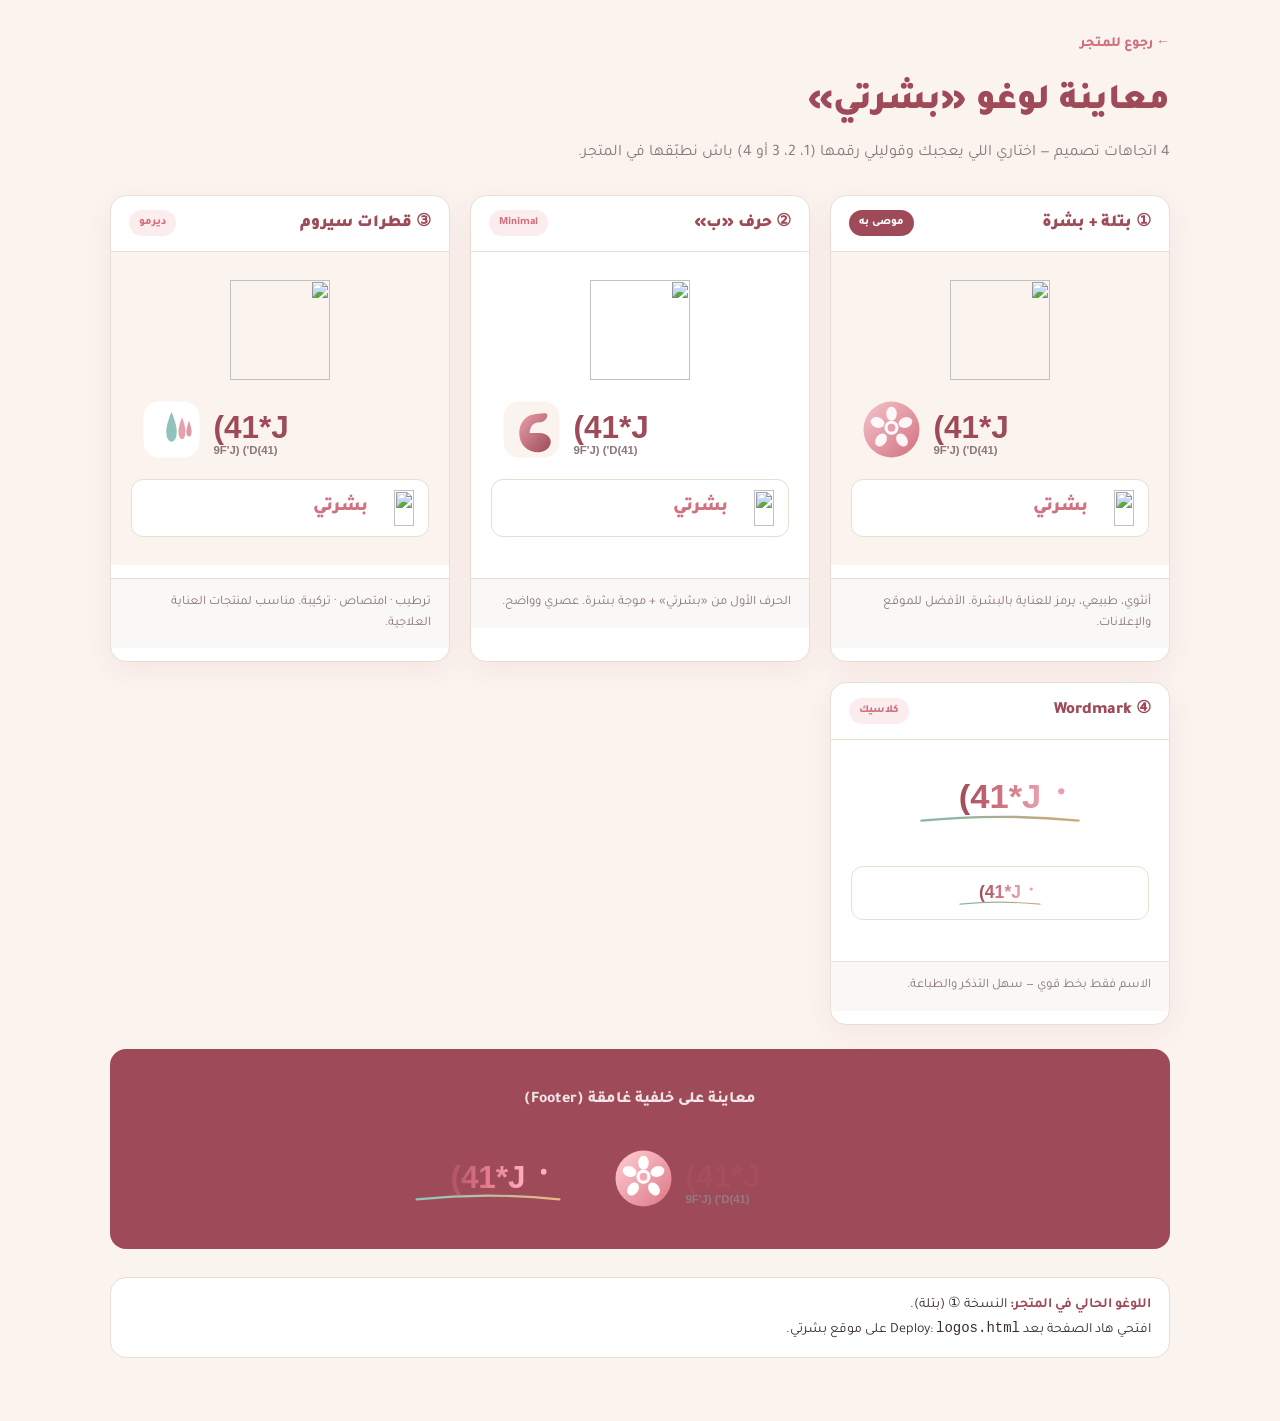
==== logos.html @ 0f505335 "feat: add four Basharti logo concepts and preview page" ====
<!DOCTYPE html>
<html lang="ar" dir="rtl">
<head>
<meta charset="UTF-8" />
<meta name="viewport" content="width=device-width, initial-scale=1.0" />
<title>معاينة لوغو بشرتي</title>
<link href="https://fonts.googleapis.com/css2?family=Tajawal:wght@400;700;800;900&display=swap" rel="stylesheet">
<style>
:root {
  --rose: #e8a0ac;
  --rose-dark: #d1717f;
  --rose-deep: #9e4a58;
  --cream: #fbf3ee;
  --text: #3a2c2e;
  --muted: #8a7679;
  --border: #e5e0d0;
  --radius: 16px;
}
* { box-sizing: border-box; }
body {
  margin: 0;
  font-family: 'Tajawal', sans-serif;
  background: var(--cream);
  color: var(--text);
  line-height: 1.6;
}
.wrap { max-width: 1100px; margin: 0 auto; padding: 32px 20px 48px; }
h1 { font-size: clamp(26px, 4vw, 36px); font-weight: 900; color: var(--rose-deep); margin: 0 0 8px; }
.lead { color: var(--muted); margin: 0 0 28px; font-size: 16px; }
.grid {
  display: grid;
  grid-template-columns: repeat(auto-fit, minmax(280px, 1fr));
  gap: 20px;
}
.card {
  background: white;
  border: 1px solid var(--border);
  border-radius: var(--radius);
  overflow: hidden;
  box-shadow: 0 8px 28px rgba(158, 74, 88, 0.07);
}
.card-head {
  padding: 14px 18px;
  border-bottom: 1px solid var(--border);
  display: flex;
  align-items: center;
  justify-content: space-between;
  gap: 10px;
}
.card-head h2 { margin: 0; font-size: 17px; font-weight: 900; color: var(--rose-deep); }
.badge {
  font-size: 11px;
  font-weight: 800;
  padding: 4px 10px;
  border-radius: 999px;
  background: rgba(232, 160, 172, 0.2);
  color: var(--rose-dark);
  white-space: nowrap;
}
.badge.rec { background: var(--rose-deep); color: white; }
.preview {
  padding: 28px 20px;
  display: flex;
  flex-direction: column;
  align-items: center;
  gap: 18px;
  min-height: 200px;
  justify-content: center;
}
.preview.cream { background: var(--cream); }
.preview.white { background: #fff; }
.preview.dark { background: var(--rose-deep); }
.preview.dark .mock-header { background: rgba(255,255,255,0.08); border-color: rgba(255,255,255,0.15); }
.icon-lg { width: 100px; height: 100px; }
.lockup { width: min(100%, 280px); height: auto; }
.mock-header {
  width: 100%;
  display: flex;
  align-items: center;
  gap: 10px;
  padding: 10px 14px;
  background: white;
  border: 1px solid var(--border);
  border-radius: 12px;
}
.mock-header img { height: 36px; width: auto; }
.mock-header span { font-weight: 900; color: var(--rose-dark); font-size: 18px; }
.card-foot {
  padding: 14px 18px;
  font-size: 13px;
  color: var(--muted);
  border-top: 1px solid var(--border);
  background: #faf8f6;
}
.back {
  display: inline-block;
  margin-bottom: 20px;
  font-weight: 800;
  color: var(--rose-dark);
  text-decoration: none;
  font-size: 14px;
}
.back:hover { text-decoration: underline; }
.note {
  margin-top: 28px;
  padding: 16px 18px;
  background: white;
  border: 1px solid var(--border);
  border-radius: var(--radius);
  font-size: 14px;
}
.note strong { color: var(--rose-deep); }
</style>
</head>
<body>
<div class="wrap">
  <a href="index.html" class="back">← رجوع للمتجر</a>
  <h1>معاينة لوغو «بشرتي»</h1>
  <p class="lead">4 اتجاهات تصميم — اختاري اللي يعجبك وقوليلي رقمها (1، 2، 3 أو 4) باش نطبّقها في المتجر.</p>

  <div class="grid">

    <article class="card">
      <div class="card-head">
        <h2>① بتلة + بشرة</h2>
        <span class="badge rec">موصى به</span>
      </div>
      <div class="preview cream">
        <img src="assets/brand/logos/logo-v1-petal.svg" alt="" class="icon-lg" />
        <img src="assets/brand/logos/lockup-v1.svg" alt="بشرتي lockup" class="lockup" />
        <div class="mock-header">
          <img src="assets/brand/logos/logo-v1-petal.svg" alt="" width="36" height="36" />
          <span>بشرتي</span>
        </div>
      </div>
      <p class="card-foot">أنثوي، طبيعي، يرمز للعناية بالبشرة. الأفضل للموقع والإعلانات.</p>
    </article>

    <article class="card">
      <div class="card-head">
        <h2>② حرف «ب»</h2>
        <span class="badge">Minimal</span>
      </div>
      <div class="preview white">
        <img src="assets/brand/logos/logo-v2-ba.svg" alt="" class="icon-lg" />
        <img src="assets/brand/logos/lockup-v2.svg" alt="" class="lockup" />
        <div class="mock-header">
          <img src="assets/brand/logos/logo-v2-ba.svg" alt="" width="36" height="36" />
          <span>بشرتي</span>
        </div>
      </div>
      <p class="card-foot">الحرف الأول من «بشرتي» + موجة بشرة. عصري وواضح.</p>
    </article>

    <article class="card">
      <div class="card-head">
        <h2>③ قطرات سيروم</h2>
        <span class="badge">ديرمو</span>
      </div>
      <div class="preview cream">
        <img src="assets/brand/logos/logo-v3-drops.svg" alt="" class="icon-lg" />
        <img src="assets/brand/logos/lockup-v3.svg" alt="" class="lockup" />
        <div class="mock-header">
          <img src="assets/brand/logos/logo-v3-drops.svg" alt="" width="36" height="36" />
          <span>بشرتي</span>
        </div>
      </div>
      <p class="card-foot">ترطيب · امتصاص · تركيبة. مناسب لمنتجات العناية العلاجية.</p>
    </article>

    <article class="card">
      <div class="card-head">
        <h2>④ Wordmark</h2>
        <span class="badge">كلاسيك</span>
      </div>
      <div class="preview white">
        <img src="assets/brand/logos/logo-v4-wordmark.svg" alt="" class="lockup" style="width:220px" />
        <img src="assets/brand/logos/lockup-v4.svg" alt="" class="lockup" />
        <div class="mock-header" style="justify-content:center">
          <img src="assets/brand/logos/logo-v4-wordmark.svg" alt="" style="height:32px;width:auto" />
        </div>
      </div>
      <p class="card-foot">الاسم فقط بخط قوي — سهل التذكر والطباعة.</p>
    </article>

  </div>

  <div class="preview dark" style="margin-top:24px;border-radius:var(--radius);padding:32px 20px">
    <p style="color:rgba(255,255,255,0.85);margin:0 0 16px;font-weight:800;text-align:center">معاينة على خلفية غامقة (Footer)</p>
    <div style="display:flex;flex-wrap:wrap;gap:24px;justify-content:center;align-items:center">
      <img src="assets/brand/logos/lockup-v1.svg" alt="" class="lockup" style="filter:brightness(1.05)" />
      <img src="assets/brand/logos/logo-v4-wordmark.svg" alt="" style="width:200px;filter:brightness(1.1)" />
    </div>
  </div>

  <p class="note">
    <strong>اللوغو الحالي في المتجر:</strong> النسخة ① (بتلة).<br>
    افتحي هاد الصفحة بعد Deploy: <code>logos.html</code> على موقع بشرتي.
  </p>
</div>
</body>
</html>
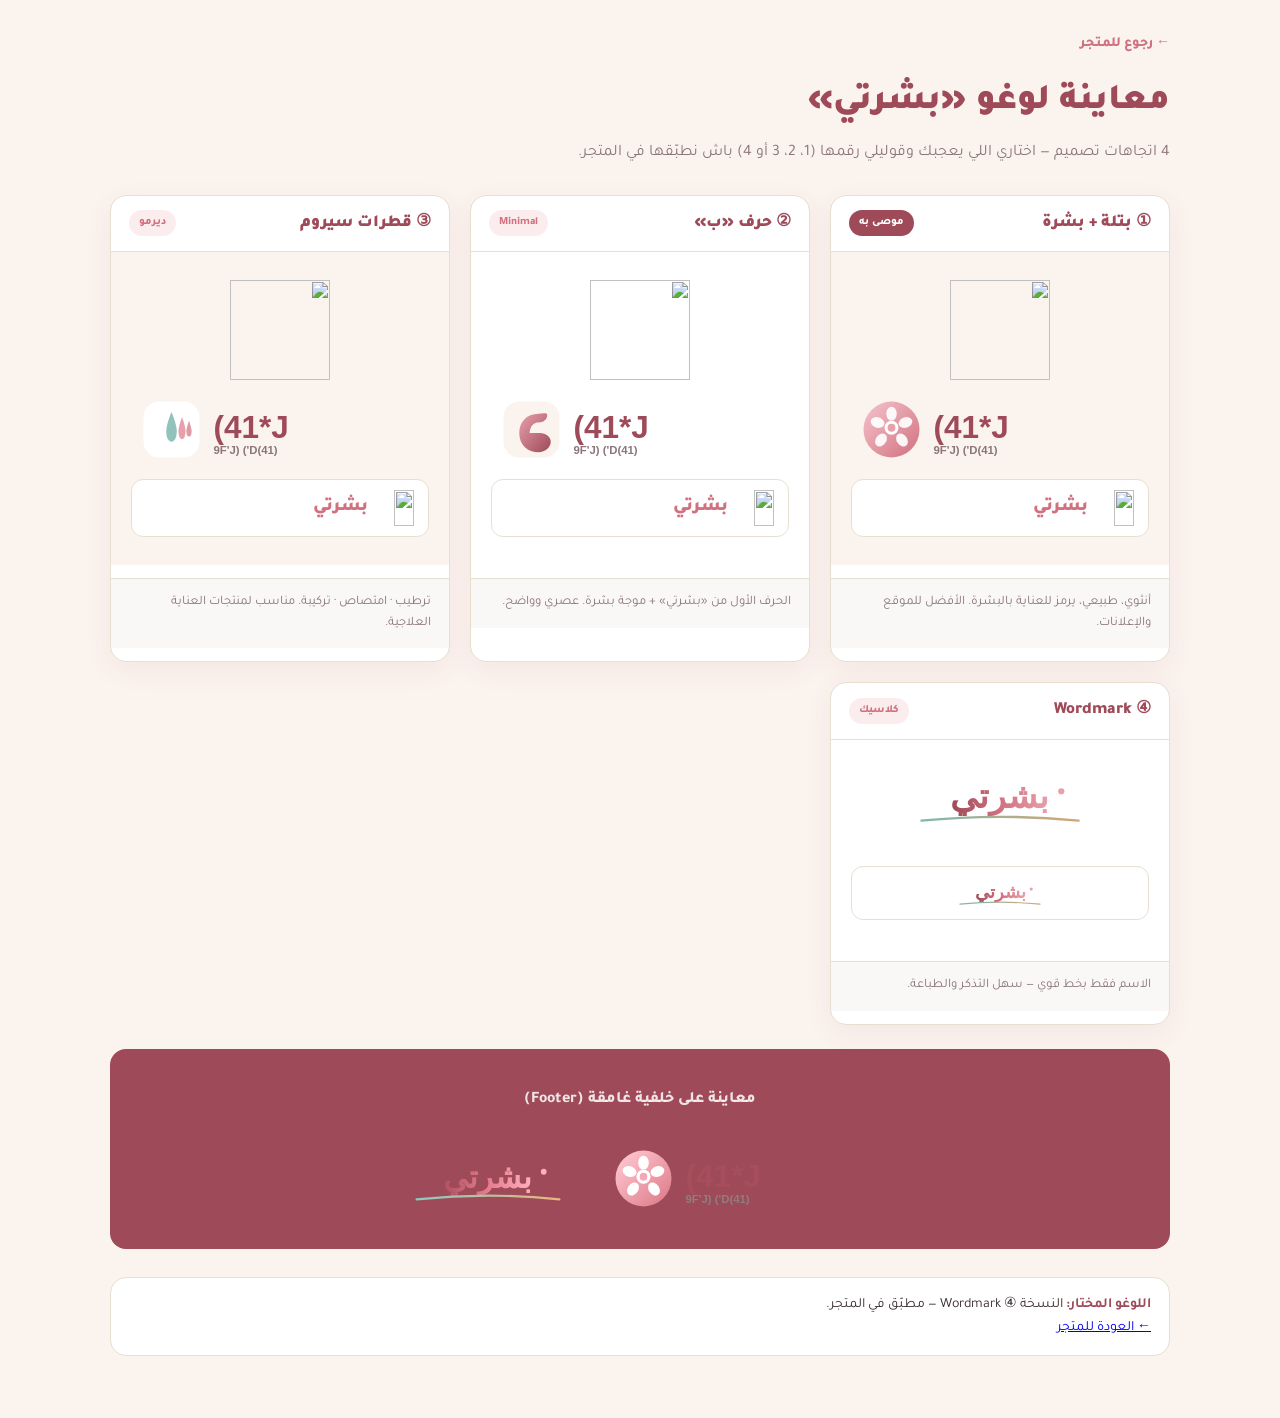
==== commit 1e6a02d7: "feat: apply wordmark logo (option 4) across storefront" ====
--- a/logos.html
+++ b/logos.html
@@ -194,8 +194,8 @@
   </div>
 
   <p class="note">
-    <strong>اللوغو الحالي في المتجر:</strong> النسخة ① (بتلة).<br>
-    افتحي هاد الصفحة بعد Deploy: <code>logos.html</code> على موقع بشرتي.
+    <strong>اللوغو المختار:</strong> النسخة ④ Wordmark — مطبّق في المتجر.<br>
+    <a href="index.html">← العودة للمتجر</a>
   </p>
 </div>
 </body>
